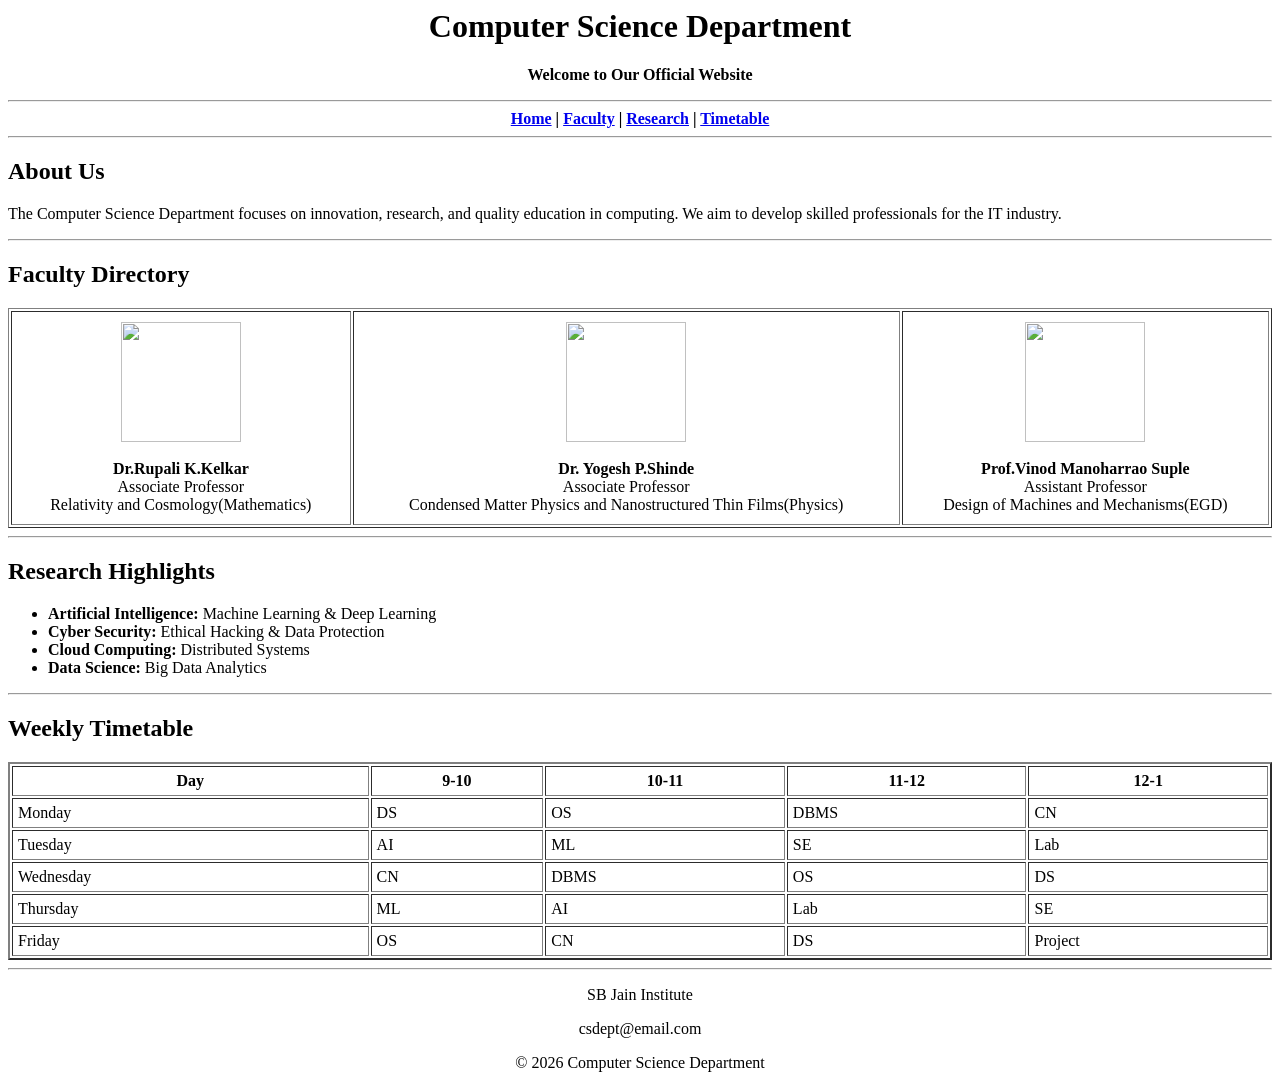
==== index.html @ 796639b1 "Add files via upload" ====
<html>
<head>
    <title>Computer Science Department</title>
</head>

<body>

    
    <header>
        <center>
            <h1>Computer Science Department</h1>
            <p><b>Welcome to Our Official Website</b></p>
        </center>
        <hr>
    </header>

    
    <nav>
        <center>
            <b>
                <a href="#home"> Home</a> |
                <a href="#faculty">Faculty</a> |
                <a href="#research"> Research</a> |
                <a href="#timetable"> Timetable</a>
            </b>
        </center>
        <hr>
    </nav>

    
    <main>

        
        <section id="home">
            <h2> About Us</h2>
            <p>
                The Computer Science Department focuses on innovation,
                research, and quality education in computing. We aim to
                develop skilled professionals for the IT industry.
            </p>
            <hr>
        </section>

       
        <section id="faculty">
            <h2> Faculty Directory</h2>

            <table border="1" width="100%" cellpadding="10">

                <tr align="center">
                    <td>
                        <img src="C:\Users\yukta\Downloads\Dr._Rupali_Kelkar.png" width="120" height="120"><br><br>
                        <b>Dr.Rupali K.Kelkar</b><br>
                        Associate Professor<br>
                        Relativity and Cosmology(Mathematics)
                    </td>

                    <td>
                        <img src="C:\Users\yukta\Downloads\shinde sir.jpg" width="120" height="120"><br><br>
                        <b>Dr. Yogesh P.Shinde</b><br>
                        Associate Professor<br>
                        Condensed Matter Physics and Nanostructured Thin Films(Physics)
                    </td>

                    <td>
                        <img src="C:\Users\yukta\Downloads\vinod-suple-1.jpg" width="120" height="120"><br><br>
                        <b>Prof.Vinod Manoharrao Suple</b><br>
                        Assistant Professor<br>
                        Design of Machines and Mechanisms(EGD)
                    </td>

                                        </table>

            <hr>
        </section>

        
        <section id="research">
            <h2> Research Highlights</h2>

            <ul>
                <li><b>Artificial Intelligence:</b> Machine Learning & Deep Learning</li>
                <li><b>Cyber Security:</b> Ethical Hacking & Data Protection</li>
                <li><b>Cloud Computing:</b> Distributed Systems</li>
                <li><b>Data Science:</b> Big Data Analytics</li>
            </ul>

            <hr>
        </section>

        
        <section id="timetable">
            <h2> Weekly Timetable</h2>

            <table border="2" width="100%" cellpadding="5">

                <tr>
                    <th>Day</th>
                    <th>9-10</th>
                    <th>10-11</th>
                    <th>11-12</th>
                    <th>12-1</th>
                </tr>

                <tr>
                    <td>Monday</td>
                    <td>DS</td>
                    <td>OS</td>
                    <td>DBMS</td>
                    <td>CN</td>
                </tr>

                <tr>
                    <td>Tuesday</td>
                    <td>AI</td>
                    <td>ML</td>
                    <td>SE</td>
                    <td>Lab</td>
                </tr>

                <tr>
                    <td>Wednesday</td>
                    <td>CN</td>
                    <td>DBMS</td>
                    <td>OS</td>
                    <td>DS</td>
                </tr>

                <tr>
                    <td>Thursday</td>
                    <td>ML</td>
                    <td>AI</td>
                    <td>Lab</td>
                    <td>SE</td>
                </tr>

                <tr>
                    <td>Friday</td>
                    <td>OS</td>
                    <td>CN</td>
                    <td>DS</td>
                    <td>Project</td>
                </tr>

            </table>

            <hr>
        </section>

    </main>

    <!-- Footer -->
    <footer>
        <center>
            <p> SB Jain Institute</p>
            <p> csdept@email.com</p>
            <p>&copy; 2026 Computer Science Department</p>
        </center>
    </footer>

</body>
</html>
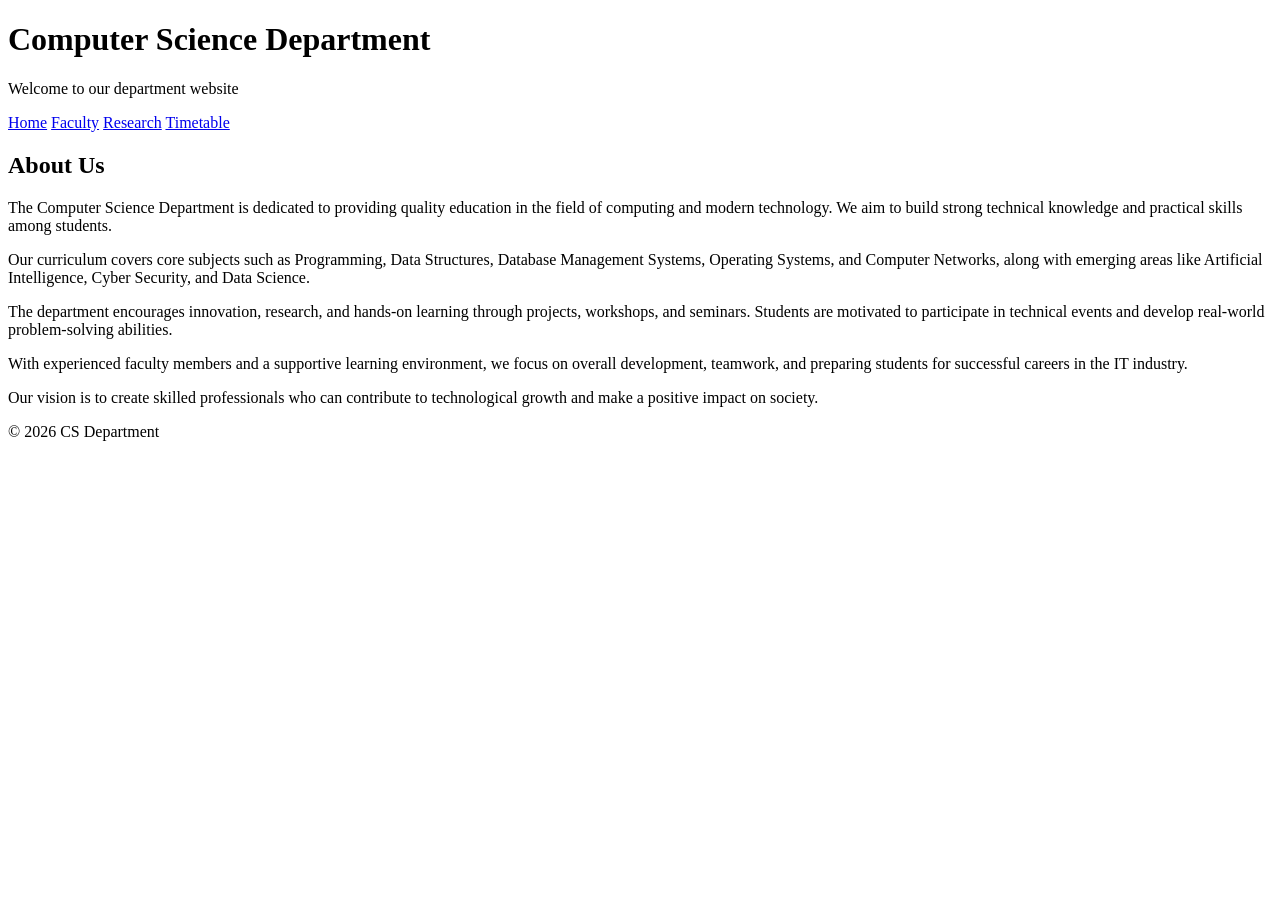
==== commit 900dbedd: "Update index.html" ====
--- a/index.html
+++ b/index.html
@@ -1,163 +1,60 @@
-
+<!DOCTYPE html>
 <html>
 <head>
-    <title>Computer Science Department</title>
+<title>CS Department</title>
+<link rel="stylesheet" href="style.css">
 </head>
 
 <body>
 
-    
-    <header>
-        <center>
-            <h1>Computer Science Department</h1>
-            <p><b>Welcome to Our Official Website</b></p>
-        </center>
-        <hr>
-    </header>
+<header>
+    <h1>Computer Science Department</h1>
+    <p>Welcome to our department website</p>
+</header>
 
-    
-    <nav>
-        <center>
-            <b>
-                <a href="#home"> Home</a> |
-                <a href="#faculty">Faculty</a> |
-                <a href="#research"> Research</a> |
-                <a href="#timetable"> Timetable</a>
-            </b>
-        </center>
-        <hr>
-    </nav>
+<nav>
+    <a href="index.html">Home</a>
+    <a href="faculty.html">Faculty</a>
+    <a href="research.html">Research</a>
+    <a href="timetable.html">Timetable</a>
+</nav>
 
-    
-    <main>
+<section>
+    <h2>About Us</h2>
 
-        
-        <section id="home">
-            <h2> About Us</h2>
-            <p>
-                The Computer Science Department focuses on innovation,
-                research, and quality education in computing. We aim to
-                develop skilled professionals for the IT industry.
-            </p>
-            <hr>
-        </section>
+    <p>
+        The Computer Science Department is dedicated to providing quality education 
+        in the field of computing and modern technology. We aim to build strong 
+        technical knowledge and practical skills among students.
+    </p>
 
-       
-        <section id="faculty">
-            <h2> Faculty Directory</h2>
+    <p>
+        Our curriculum covers core subjects such as Programming, Data Structures, 
+        Database Management Systems, Operating Systems, and Computer Networks, along 
+        with emerging areas like Artificial Intelligence, Cyber Security, and Data Science.
+    </p>
 
-            <table border="1" width="100%" cellpadding="10">
+    <p>
+        The department encourages innovation, research, and hands-on learning through 
+        projects, workshops, and seminars. Students are motivated to participate in 
+        technical events and develop real-world problem-solving abilities.
+    </p>
 
-                <tr align="center">
-                    <td>
-                        <img src="C:\Users\yukta\Downloads\Dr._Rupali_Kelkar.png" width="120" height="120"><br><br>
-                        <b>Dr.Rupali K.Kelkar</b><br>
-                        Associate Professor<br>
-                        Relativity and Cosmology(Mathematics)
-                    </td>
+    <p>
+        With experienced faculty members and a supportive learning environment, we focus 
+        on overall development, teamwork, and preparing students for successful careers 
+        in the IT industry.
+    </p>
 
-                    <td>
-                        <img src="C:\Users\yukta\Downloads\shinde sir.jpg" width="120" height="120"><br><br>
-                        <b>Dr. Yogesh P.Shinde</b><br>
-                        Associate Professor<br>
-                        Condensed Matter Physics and Nanostructured Thin Films(Physics)
-                    </td>
+    <p>
+        Our vision is to create skilled professionals who can contribute to technological 
+        growth and make a positive impact on society.
+    </p>
+</section>
 
-                    <td>
-                        <img src="C:\Users\yukta\Downloads\vinod-suple-1.jpg" width="120" height="120"><br><br>
-                        <b>Prof.Vinod Manoharrao Suple</b><br>
-                        Assistant Professor<br>
-                        Design of Machines and Mechanisms(EGD)
-                    </td>
-
-                                        </table>
-
-            <hr>
-        </section>
-
-        
-        <section id="research">
-            <h2> Research Highlights</h2>
-
-            <ul>
-                <li><b>Artificial Intelligence:</b> Machine Learning & Deep Learning</li>
-                <li><b>Cyber Security:</b> Ethical Hacking & Data Protection</li>
-                <li><b>Cloud Computing:</b> Distributed Systems</li>
-                <li><b>Data Science:</b> Big Data Analytics</li>
-            </ul>
-
-            <hr>
-        </section>
-
-        
-        <section id="timetable">
-            <h2> Weekly Timetable</h2>
-
-            <table border="2" width="100%" cellpadding="5">
-
-                <tr>
-                    <th>Day</th>
-                    <th>9-10</th>
-                    <th>10-11</th>
-                    <th>11-12</th>
-                    <th>12-1</th>
-                </tr>
-
-                <tr>
-                    <td>Monday</td>
-                    <td>DS</td>
-                    <td>OS</td>
-                    <td>DBMS</td>
-                    <td>CN</td>
-                </tr>
-
-                <tr>
-                    <td>Tuesday</td>
-                    <td>AI</td>
-                    <td>ML</td>
-                    <td>SE</td>
-                    <td>Lab</td>
-                </tr>
-
-                <tr>
-                    <td>Wednesday</td>
-                    <td>CN</td>
-                    <td>DBMS</td>
-                    <td>OS</td>
-                    <td>DS</td>
-                </tr>
-
-                <tr>
-                    <td>Thursday</td>
-                    <td>ML</td>
-                    <td>AI</td>
-                    <td>Lab</td>
-                    <td>SE</td>
-                </tr>
-
-                <tr>
-                    <td>Friday</td>
-                    <td>OS</td>
-                    <td>CN</td>
-                    <td>DS</td>
-                    <td>Project</td>
-                </tr>
-
-            </table>
-
-            <hr>
-        </section>
-
-    </main>
-
-    <!-- Footer -->
-    <footer>
-        <center>
-            <p> SB Jain Institute</p>
-            <p> csdept@email.com</p>
-            <p>&copy; 2026 Computer Science Department</p>
-        </center>
-    </footer>
+<footer>
+    <p>© 2026 CS Department</p>
+   </footer>
 
 </body>
-</html>+</html>
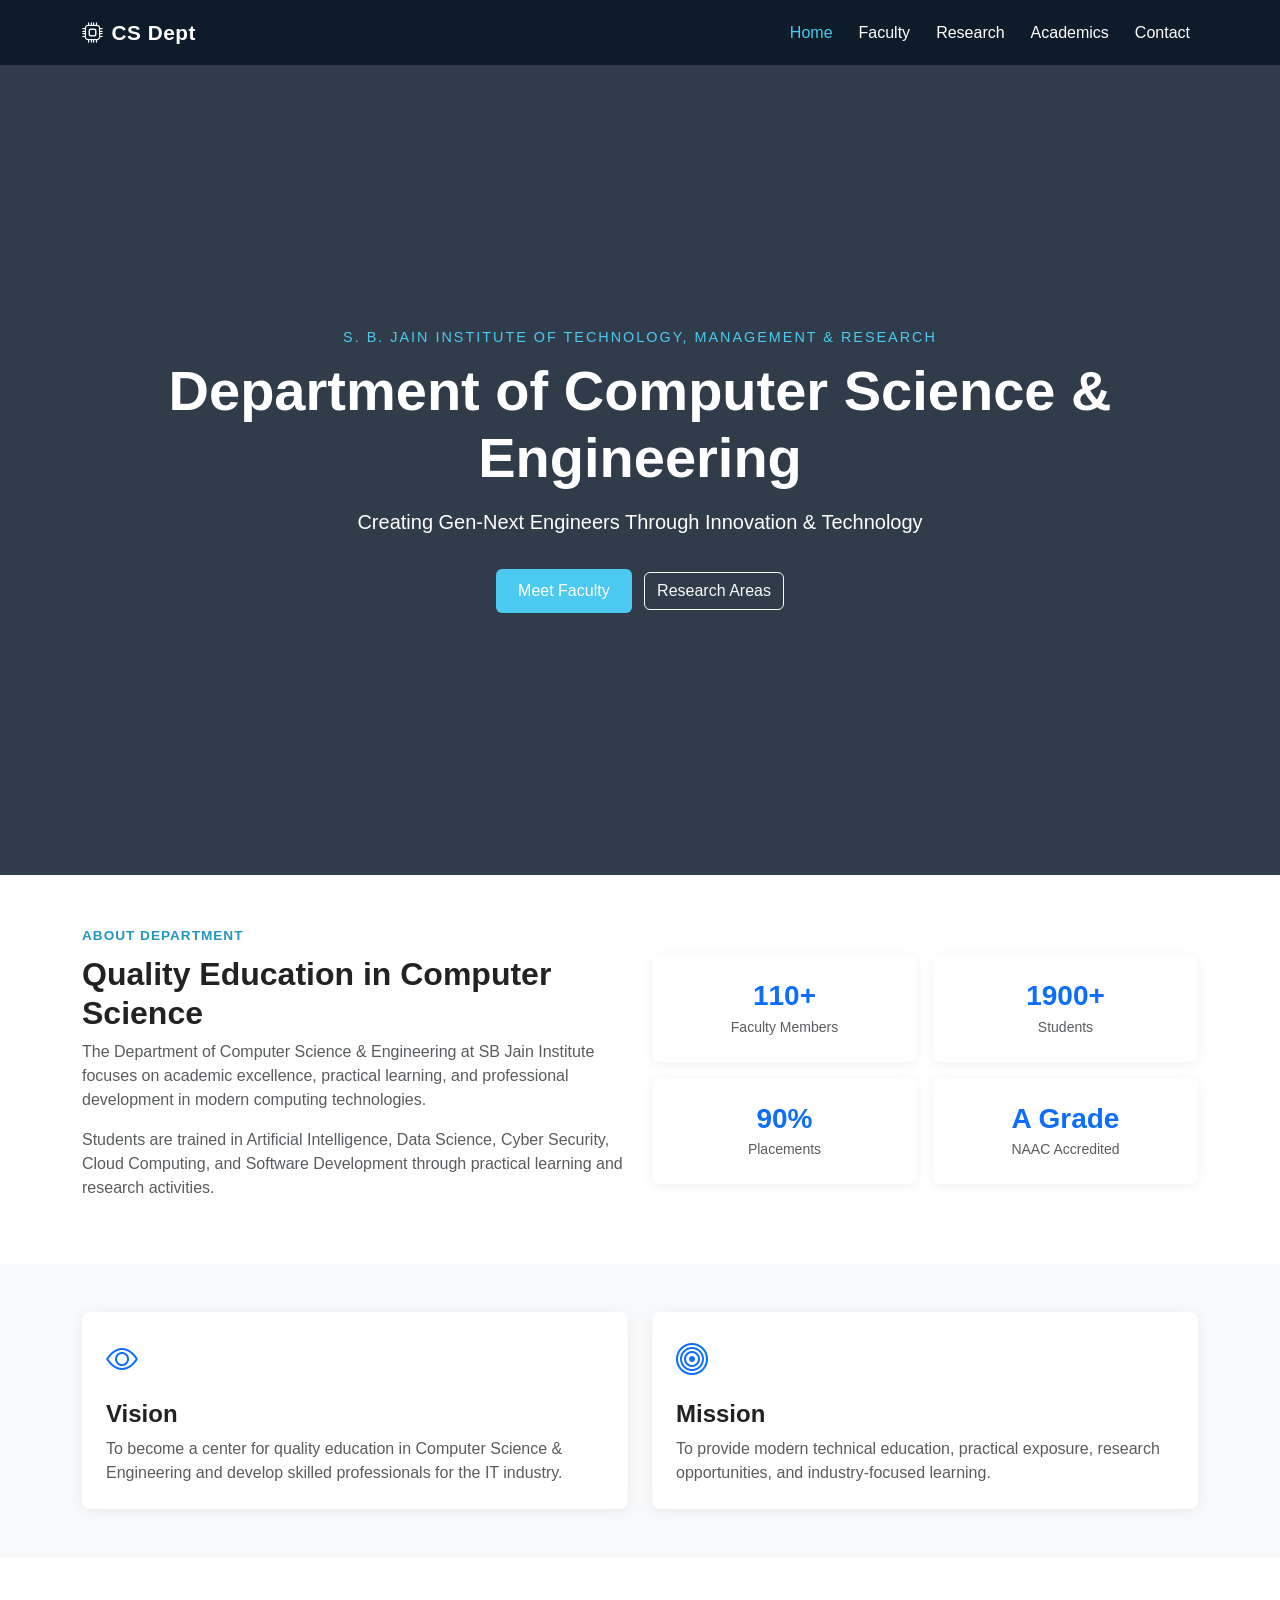
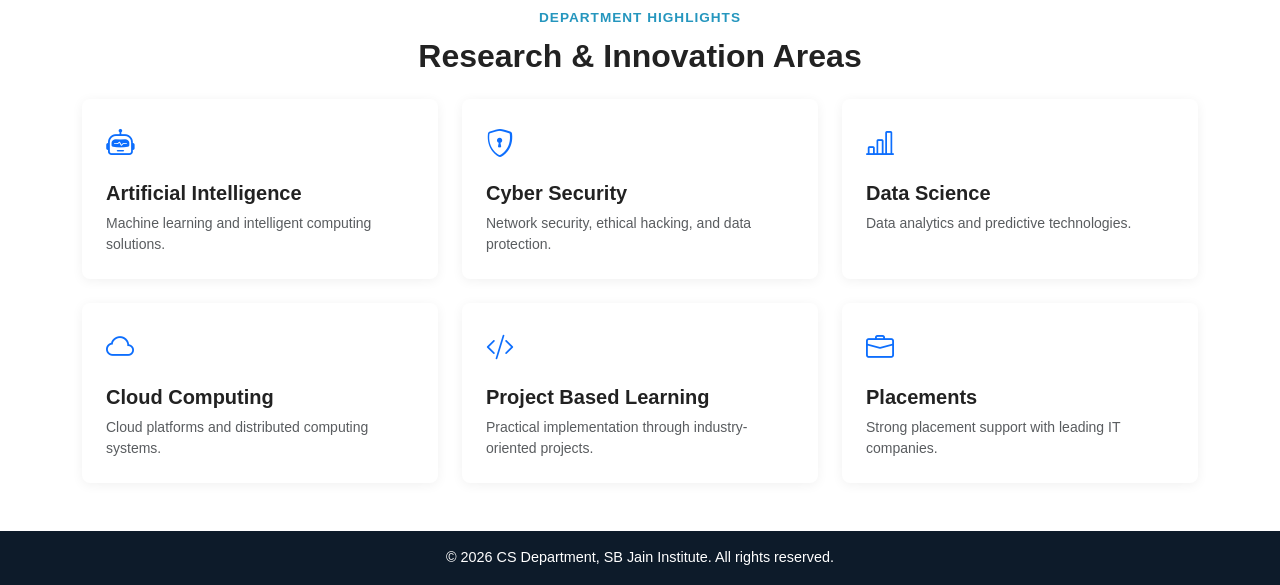
==== commit 3af5a0d8: "Add files via upload" ====
--- a/index.html
+++ b/index.html
@@ -1,60 +1,156 @@
-<!DOCTYPE html>
-<html>
-<head>
-<title>CS Department</title>
-<link rel="stylesheet" href="style.css">
-</head>
-
-<body>
-
-<header>
-    <h1>Computer Science Department</h1>
-    <p>Welcome to our department website</p>
-</header>
-
-<nav>
-    <a href="index.html">Home</a>
-    <a href="faculty.html">Faculty</a>
-    <a href="research.html">Research</a>
-    <a href="timetable.html">Timetable</a>
-</nav>
-
-<section>
-    <h2>About Us</h2>
-
-    <p>
-        The Computer Science Department is dedicated to providing quality education 
-        in the field of computing and modern technology. We aim to build strong 
-        technical knowledge and practical skills among students.
-    </p>
-
-    <p>
-        Our curriculum covers core subjects such as Programming, Data Structures, 
-        Database Management Systems, Operating Systems, and Computer Networks, along 
-        with emerging areas like Artificial Intelligence, Cyber Security, and Data Science.
-    </p>
-
-    <p>
-        The department encourages innovation, research, and hands-on learning through 
-        projects, workshops, and seminars. Students are motivated to participate in 
-        technical events and develop real-world problem-solving abilities.
-    </p>
-
-    <p>
-        With experienced faculty members and a supportive learning environment, we focus 
-        on overall development, teamwork, and preparing students for successful careers 
-        in the IT industry.
-    </p>
-
-    <p>
-        Our vision is to create skilled professionals who can contribute to technological 
-        growth and make a positive impact on society.
-    </p>
-</section>
-
-<footer>
-    <p>© 2026 CS Department</p>
-   </footer>
-
-</body>
-</html>
+<!DOCTYPE html>
+<html lang="en">
+<head>
+<meta charset="UTF-8">
+<meta name="viewport" content="width=device-width, initial-scale=1">
+<title>CS Department | SB Jain Institute</title>
+<link rel="stylesheet" href="https://cdn.jsdelivr.net/npm/bootstrap@5.3.0/dist/css/bootstrap.min.css">
+<link rel="stylesheet" href="https://cdn.jsdelivr.net/npm/bootstrap-icons@1.11.0/font/bootstrap-icons.css">
+<link rel="stylesheet" href="style.css">
+</head>
+<body>
+<nav class="navbar navbar-expand-lg navbar-dark sticky-top" id="mainNav">
+<div class="container">
+<a class="navbar-brand fw-bold" href="index.html"><i class="bi bi-cpu me-2"></i>CS Dept</a>
+<button class="navbar-toggler" type="button" data-bs-toggle="collapse" data-bs-target="#navMenu">
+<span class="navbar-toggler-icon"></span>
+</button>
+<div class="collapse navbar-collapse" id="navMenu">
+<ul class="navbar-nav ms-auto">
+<li class="nav-item"><a class="nav-link active" href="index.html">Home</a></li>
+<li class="nav-item"><a class="nav-link" href="faculty.html">Faculty</a></li>
+<li class="nav-item"><a class="nav-link" href="research.html">Research</a></li>
+<li class="nav-item"><a class="nav-link" href="academics.html">Academics</a></li>
+<li class="nav-item"><a class="nav-link" href="contact.html">Contact</a></li>
+</ul>
+</div>
+</div>
+</nav>
+<header class="hero d-flex align-items-center">
+<div class="container text-white text-center">
+<p class="dept-label mb-2">S. B. Jain Institute of Technology, Management & Research</p>
+<h1 class="display-4 fw-bold">Department of Computer Science & Engineering</h1>
+<p class="lead mt-3">Creating Gen-Next Engineers Through Innovation & Technology</p>
+<a href="faculty.html" class="btn btn-accent mt-3 me-2">Meet Faculty</a>
+<a href="research.html" class="btn btn-outline-light mt-3">Research Areas</a>
+</div>
+</header>
+<section class="py-5 bg-white">
+<div class="container">
+<div class="row align-items-center g-4">
+<div class="col-lg-6">
+<span class="section-tag">About Department</span>
+<h2 class="fw-bold mt-2">Quality Education in Computer Science</h2>
+<p class="text-muted">The Department of Computer Science & Engineering at SB Jain Institute focuses on academic excellence, practical learning, and professional development in modern computing technologies.</p>
+<p class="text-muted">Students are trained in Artificial Intelligence, Data Science, Cyber Security, Cloud Computing, and Software Development through practical learning and research activities.</p>
+</div>
+<div class="col-lg-6">
+<div class="row g-3">
+<div class="col-6">
+<div class="stat-card text-center p-4 rounded-3">
+<h3 class="fw-bold text-primary mb-1">110+</h3>
+<p class="mb-0 text-muted small">Faculty Members</p>
+</div>
+</div>
+<div class="col-6">
+<div class="stat-card text-center p-4 rounded-3">
+<h3 class="fw-bold text-primary mb-1">1900+</h3>
+<p class="mb-0 text-muted small">Students</p>
+</div>
+</div>
+<div class="col-6">
+<div class="stat-card text-center p-4 rounded-3">
+<h3 class="fw-bold text-primary mb-1">90%</h3>
+<p class="mb-0 text-muted small">Placements</p>
+</div>
+</div>
+<div class="col-6">
+<div class="stat-card text-center p-4 rounded-3">
+<h3 class="fw-bold text-primary mb-1">A Grade</h3>
+<p class="mb-0 text-muted small">NAAC Accredited</p>
+</div>
+</div>
+</div>
+</div>
+</div>
+</div>
+</section>
+<section class="py-5 bg-light">
+<div class="container">
+<div class="row g-4">
+<div class="col-md-6">
+<div class="vm-card p-4 h-100 rounded-3">
+<i class="bi bi-eye fs-2 text-primary mb-3 d-block"></i>
+<h4 class="fw-bold">Vision</h4>
+<p class="text-muted mb-0">To become a center for quality education in Computer Science & Engineering and develop skilled professionals for the IT industry.</p>
+</div>
+</div>
+<div class="col-md-6">
+<div class="vm-card p-4 h-100 rounded-3">
+<i class="bi bi-bullseye fs-2 text-primary mb-3 d-block"></i>
+<h4 class="fw-bold">Mission</h4>
+<p class="text-muted mb-0">To provide modern technical education, practical exposure, research opportunities, and industry-focused learning.</p>
+</div>
+</div>
+</div>
+</div>
+</section>
+<section class="py-5 bg-white">
+<div class="container">
+<div class="text-center mb-4">
+<span class="section-tag">Department Highlights</span>
+<h2 class="fw-bold mt-2">Research & Innovation Areas</h2>
+</div>
+<div class="row g-4">
+<div class="col-md-4 col-sm-6">
+<div class="highlight-card p-4 rounded-3 h-100">
+<i class="bi bi-robot fs-3 text-primary mb-3 d-block"></i>
+<h5 class="fw-bold">Artificial Intelligence</h5>
+<p class="text-muted small mb-0">Machine learning and intelligent computing solutions.</p>
+</div>
+</div>
+<div class="col-md-4 col-sm-6">
+<div class="highlight-card p-4 rounded-3 h-100">
+<i class="bi bi-shield-lock fs-3 text-primary mb-3 d-block"></i>
+<h5 class="fw-bold">Cyber Security</h5>
+<p class="text-muted small mb-0">Network security, ethical hacking, and data protection.</p>
+</div>
+</div>
+<div class="col-md-4 col-sm-6">
+<div class="highlight-card p-4 rounded-3 h-100">
+<i class="bi bi-bar-chart-line fs-3 text-primary mb-3 d-block"></i>
+<h5 class="fw-bold">Data Science</h5>
+<p class="text-muted small mb-0">Data analytics and predictive technologies.</p>
+</div>
+</div>
+<div class="col-md-4 col-sm-6">
+<div class="highlight-card p-4 rounded-3 h-100">
+<i class="bi bi-cloud fs-3 text-primary mb-3 d-block"></i>
+<h5 class="fw-bold">Cloud Computing</h5>
+<p class="text-muted small mb-0">Cloud platforms and distributed computing systems.</p>
+</div>
+</div>
+<div class="col-md-4 col-sm-6">
+<div class="highlight-card p-4 rounded-3 h-100">
+<i class="bi bi-code-slash fs-3 text-primary mb-3 d-block"></i>
+<h5 class="fw-bold">Project Based Learning</h5>
+<p class="text-muted small mb-0">Practical implementation through industry-oriented projects.</p>
+</div>
+</div>
+<div class="col-md-4 col-sm-6">
+<div class="highlight-card p-4 rounded-3 h-100">
+<i class="bi bi-briefcase fs-3 text-primary mb-3 d-block"></i>
+<h5 class="fw-bold">Placements</h5>
+<p class="text-muted small mb-0">Strong placement support with leading IT companies.</p>
+</div>
+</div>
+</div>
+</div>
+</section>
+<footer class="footer text-white py-3 text-center">
+<p class="mb-0">© 2026 CS Department, SB Jain Institute. All rights reserved.</p>
+</footer>
+<script src="https://cdn.jsdelivr.net/npm/bootstrap@5.3.0/dist/js/bootstrap.bundle.min.js"></script>
+<script src="script.js"></script>
+</body>
+</html>
--- a/style.css
+++ b/style.css
@@ -0,0 +1,115 @@
+body{
+font-family:'Poppins',sans-serif;
+background:#f5f7fb;
+color:#222;
+scroll-behavior:smooth;
+}
+.navbar{
+background:#0d1b2a;
+padding:12px 0;
+}
+.navbar-brand{
+font-size:1.3rem;
+letter-spacing:.5px;
+}
+.nav-link{
+color:#fff!important;
+margin-left:10px;
+transition:.3s;
+}
+.nav-link:hover,
+.nav-link.active{
+color:#4cc9f0!important;
+}
+.hero{
+min-height:90vh;
+background:linear-gradient(rgba(13,27,42,.85),rgba(13,27,42,.85)),url('https://images.unsplash.com/photo-1523050854058-8df90110c9f1?q=80&w=1400&auto=format&fit=crop');
+background-size:cover;
+background-position:center;
+}
+.dept-label{
+font-size:.9rem;
+letter-spacing:2px;
+text-transform:uppercase;
+color:#4cc9f0;
+}
+.btn-accent{
+background:#4cc9f0;
+color:#fff;
+border:none;
+padding:10px 22px;
+border-radius:6px;
+transition:.3s;
+}
+.btn-accent:hover{
+background:#2596be;
+color:#fff;
+}
+.section-tag{
+font-size:.85rem;
+font-weight:600;
+text-transform:uppercase;
+color:#2596be;
+letter-spacing:1px;
+}
+.stat-card,
+.vm-card,
+.highlight-card,
+.fac-card,
+.contact-info,
+.contact-form{
+background:#fff;
+box-shadow:0 2px 12px rgba(0,0,0,.06);
+transition:.3s;
+}
+.stat-card:hover,
+.highlight-card:hover,
+.fac-card:hover{
+transform:translateY(-5px);
+}
+.page-banner{
+background:linear-gradient(rgba(13,27,42,.88),rgba(13,27,42,.88)),url('https://images.unsplash.com/photo-1498243691581-b145c3f54a5a?q=80&w=1400&auto=format&fit=crop');
+background-size:cover;
+background-position:center;
+padding:90px 0;
+}
+.fac-img{
+height:260px;
+object-fit:contain;
+background:#fff;
+padding:10px;
+}
+.table td{
+vertical-align:middle;
+}
+.highlight-card i,
+.vm-card i{
+color:#2596be;
+}
+.contact-form input,
+.contact-form textarea{
+padding:12px;
+border-radius:6px;
+border:1px solid #dcdcdc;
+}
+.contact-form input:focus,
+.contact-form textarea:focus{
+box-shadow:none;
+border-color:#2596be;
+}
+.footer{
+background:#0d1b2a;
+font-size:.9rem;
+}
+@media(max-width:768px){
+.hero{
+padding:80px 0;
+text-align:center;
+}
+.page-banner{
+padding:70px 0;
+}
+.fac-img{
+height:220px;
+}
+}
